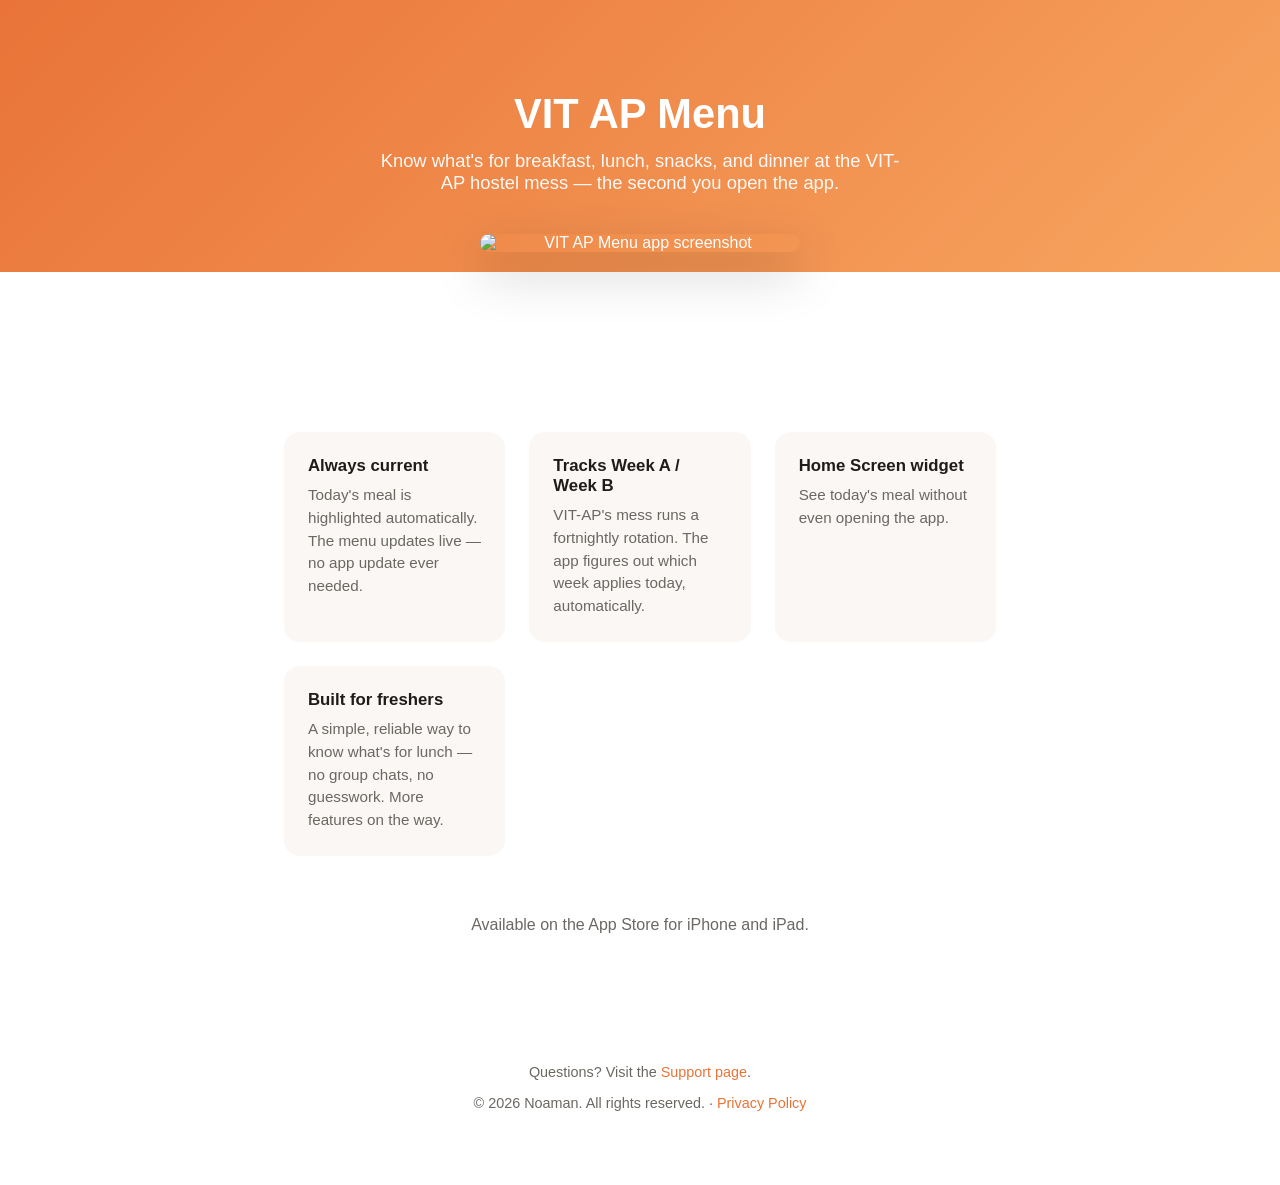
==== index.html @ 025e897a "Add files via upload" ====
<!DOCTYPE html>
<html lang="en">
<head>
<meta charset="UTF-8">
<meta name="viewport" content="width=device-width, initial-scale=1">
<title>VIT AP Menu</title>
<style>
  :root {
    --accent: #e97338;
    --accent2: #f7a560;
    --dark: #1e1c1a;
    --gray: #6b6763;
  }
  * { box-sizing: border-box; }
  body {
    margin: 0;
    font-family: -apple-system, BlinkMacSystemFont, "Segoe UI", Roboto, sans-serif;
    color: var(--dark);
    background: #fff;
  }
  header {
    background: linear-gradient(135deg, var(--accent), var(--accent2));
    color: #fff;
    padding: 90px 24px 100px;
    text-align: center;
  }
  header h1 { font-size: 2.6rem; margin: 0 0 12px; font-weight: 800; }
  header p { font-size: 1.15rem; opacity: 0.95; max-width: 540px; margin: 0 auto; }
  .hero-img {
    display: block;
    max-width: 320px;
    margin: 40px auto -80px;
    border-radius: 28px;
    box-shadow: 0 20px 50px rgba(0,0,0,0.25);
  }
  main { max-width: 760px; margin: 0 auto; padding: 120px 24px 60px; }
  .features {
    display: grid;
    grid-template-columns: repeat(auto-fit, minmax(220px, 1fr));
    gap: 24px;
    margin: 40px 0 60px;
  }
  .feature {
    background: #faf7f5;
    border-radius: 16px;
    padding: 24px;
  }
  .feature h3 { margin: 0 0 8px; font-size: 1.05rem; }
  .feature p { margin: 0; color: var(--gray); font-size: 0.95rem; line-height: 1.5; }
  footer {
    text-align: center;
    padding: 40px 24px 60px;
    color: var(--gray);
    font-size: 0.9rem;
  }
  footer a { color: var(--accent); text-decoration: none; }
  .cta {
    text-align: center;
    margin-top: 20px;
    color: var(--gray);
  }
</style>
</head>
<body>
  <header>
    <h1>VIT AP Menu</h1>
    <p>Know what's for breakfast, lunch, snacks, and dinner at the VIT-AP hostel mess — the second you open the app.</p>
    <img class="hero-img" src="assets/hero.png" alt="VIT AP Menu app screenshot">
  </header>

  <main>
    <div class="features">
      <div class="feature">
        <h3>Always current</h3>
        <p>Today's meal is highlighted automatically. The menu updates live — no app update ever needed.</p>
      </div>
      <div class="feature">
        <h3>Tracks Week A / Week B</h3>
        <p>VIT-AP's mess runs a fortnightly rotation. The app figures out which week applies today, automatically.</p>
      </div>
      <div class="feature">
        <h3>Home Screen widget</h3>
        <p>See today's meal without even opening the app.</p>
      </div>
      <div class="feature">
        <h3>Built for freshers</h3>
        <p>A simple, reliable way to know what's for lunch — no group chats, no guesswork. More features on the way.</p>
      </div>
    </div>
    <p class="cta">Available on the App Store for iPhone and iPad.</p>
  </main>

  <footer>
    <p>Questions? Visit the <a href="support.html">Support page</a>.</p>
    <p>© 2026 Noaman. All rights reserved. · <a href="privacy.html">Privacy Policy</a></p>
  </footer>
</body>
</html>
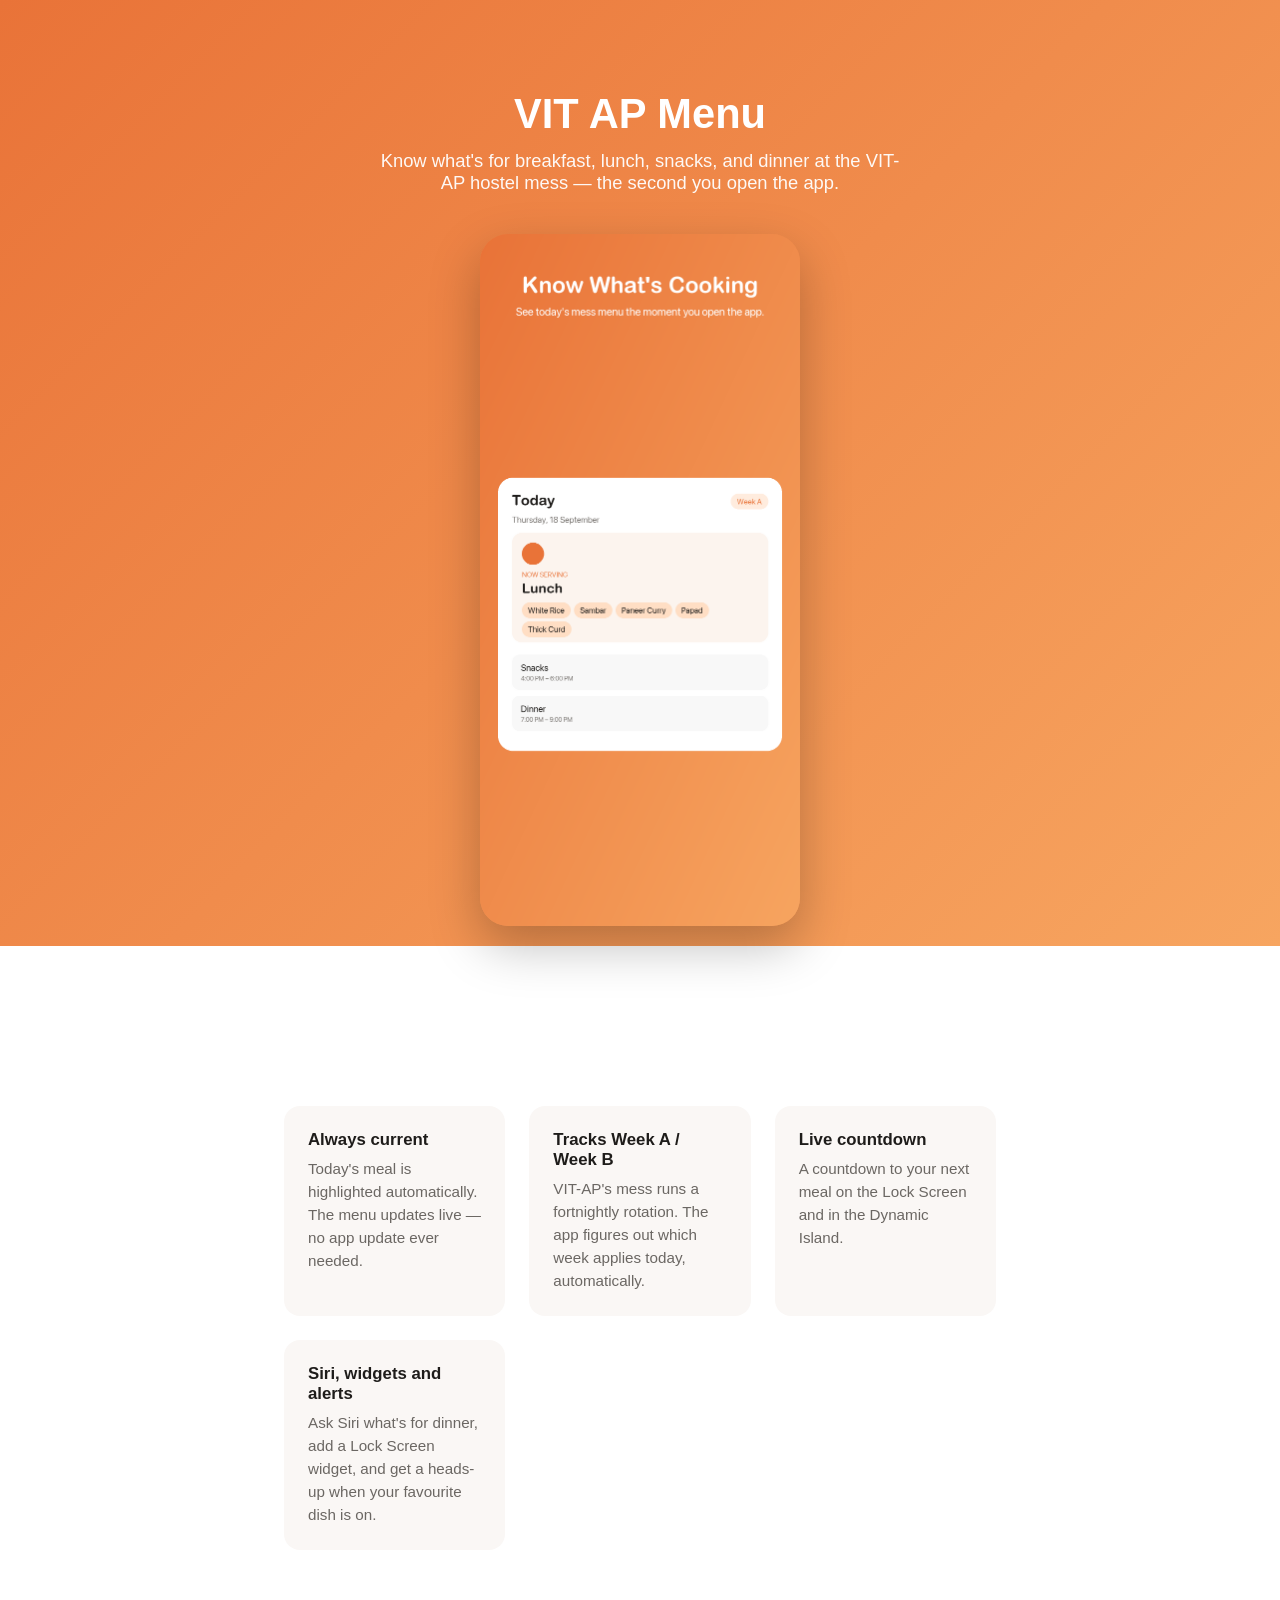
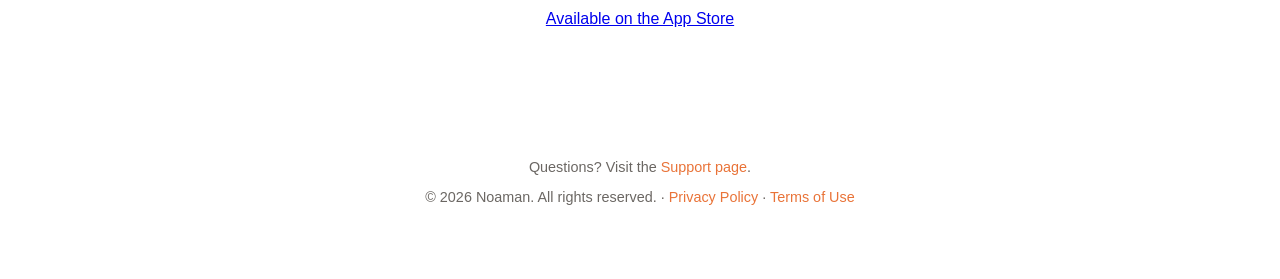
==== commit 2e44dd47: "Update privacy policy and support page, add terms of use" ====
--- a/index.html
+++ b/index.html
@@ -65,7 +65,7 @@
   <header>
     <h1>VIT AP Menu</h1>
     <p>Know what's for breakfast, lunch, snacks, and dinner at the VIT-AP hostel mess — the second you open the app.</p>
-    <img class="hero-img" src="assets/hero.png" alt="VIT AP Menu app screenshot">
+    <img class="hero-img" src="[data-uri]" alt="VIT AP Menu app screenshot">
   </header>
 
   <main>
@@ -79,20 +79,20 @@
         <p>VIT-AP's mess runs a fortnightly rotation. The app figures out which week applies today, automatically.</p>
       </div>
       <div class="feature">
-        <h3>Home Screen widget</h3>
-        <p>See today's meal without even opening the app.</p>
+        <h3>Live countdown</h3>
+        <p>A countdown to your next meal on the Lock Screen and in the Dynamic Island.</p>
       </div>
       <div class="feature">
-        <h3>Built for freshers</h3>
-        <p>A simple, reliable way to know what's for lunch — no group chats, no guesswork. More features on the way.</p>
+        <h3>Siri, widgets and alerts</h3>
+        <p>Ask Siri what's for dinner, add a Lock Screen widget, and get a heads-up when your favourite dish is on.</p>
       </div>
     </div>
-    <p class="cta">Available on the App Store for iPhone and iPad.</p>
+    <p class="cta"><a href="https://apps.apple.com/app/id6813175494">Available on the App Store</a></p>
   </main>
 
   <footer>
     <p>Questions? Visit the <a href="support.html">Support page</a>.</p>
-    <p>© 2026 Noaman. All rights reserved. · <a href="privacy.html">Privacy Policy</a></p>
+    <p>© 2026 Noaman. All rights reserved. · <a href="privacy.html">Privacy Policy</a> · <a href="terms.html">Terms of Use</a></p>
   </footer>
 </body>
 </html>
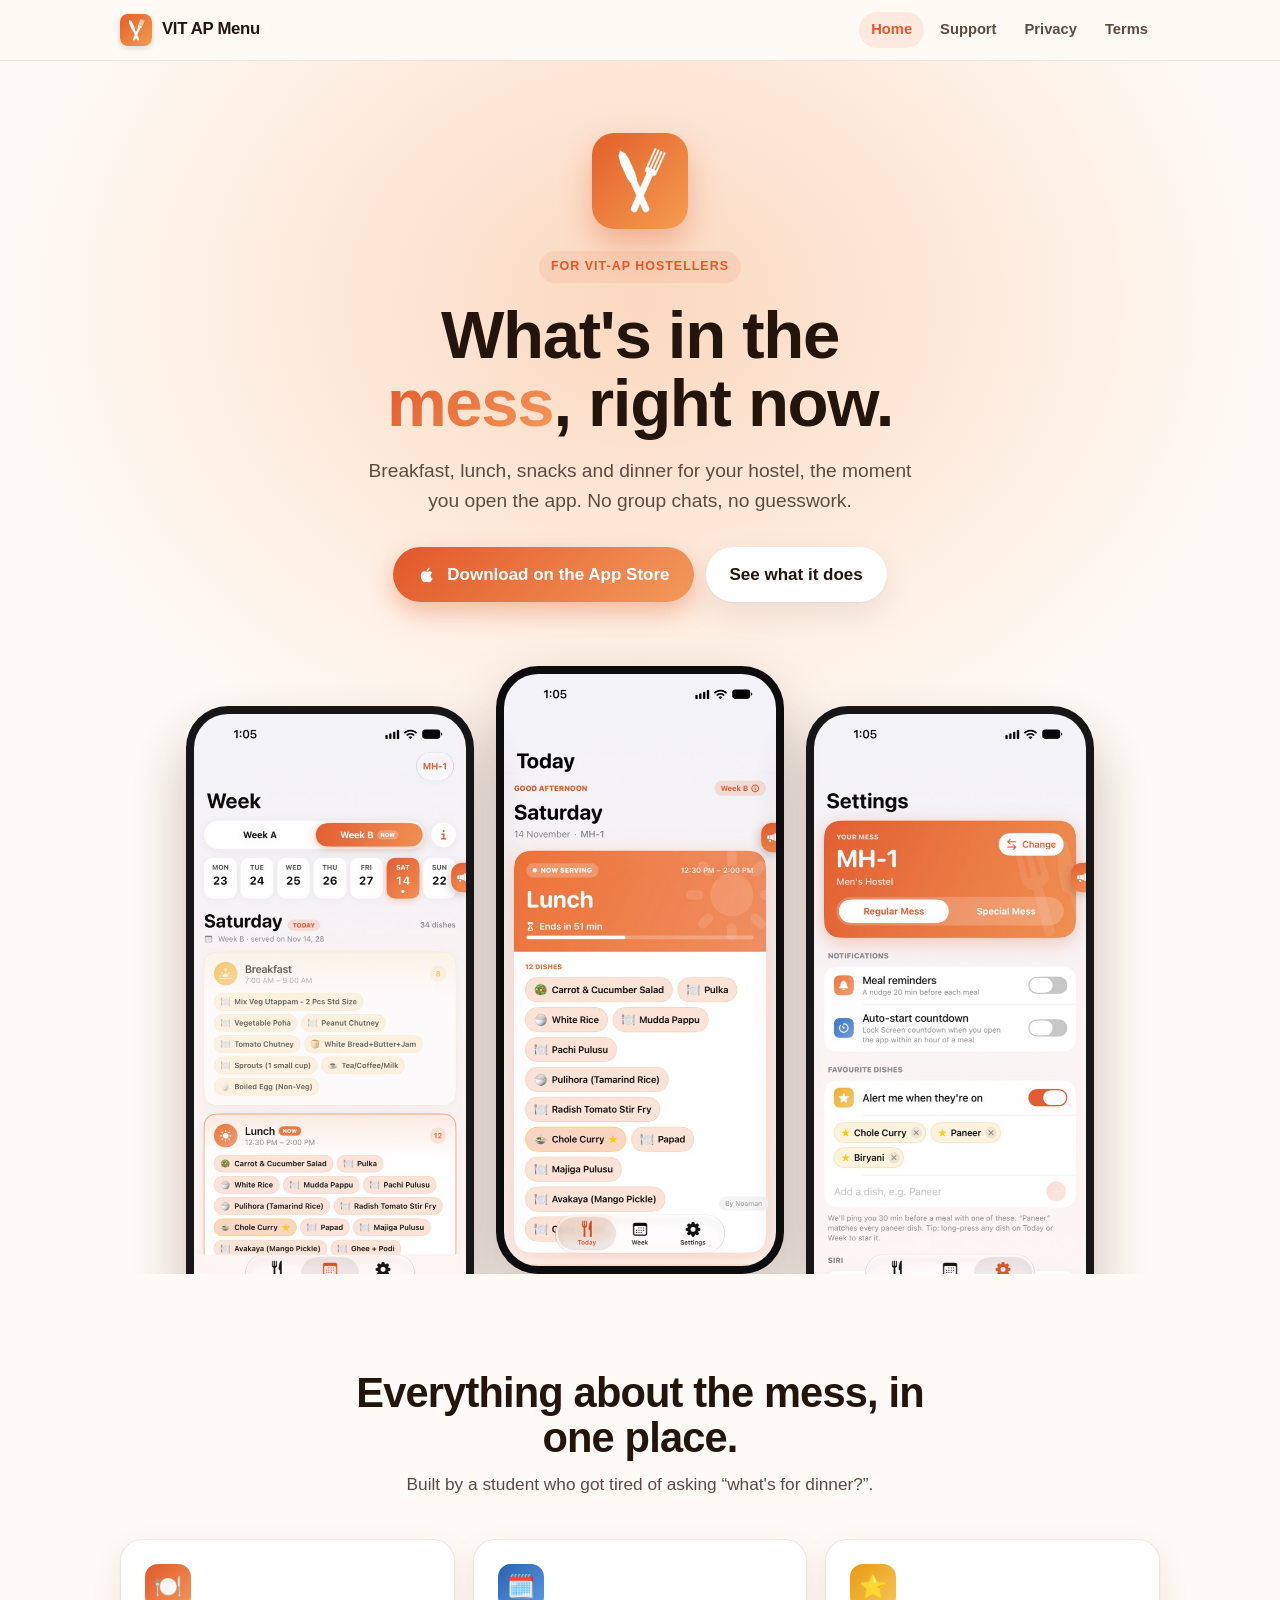
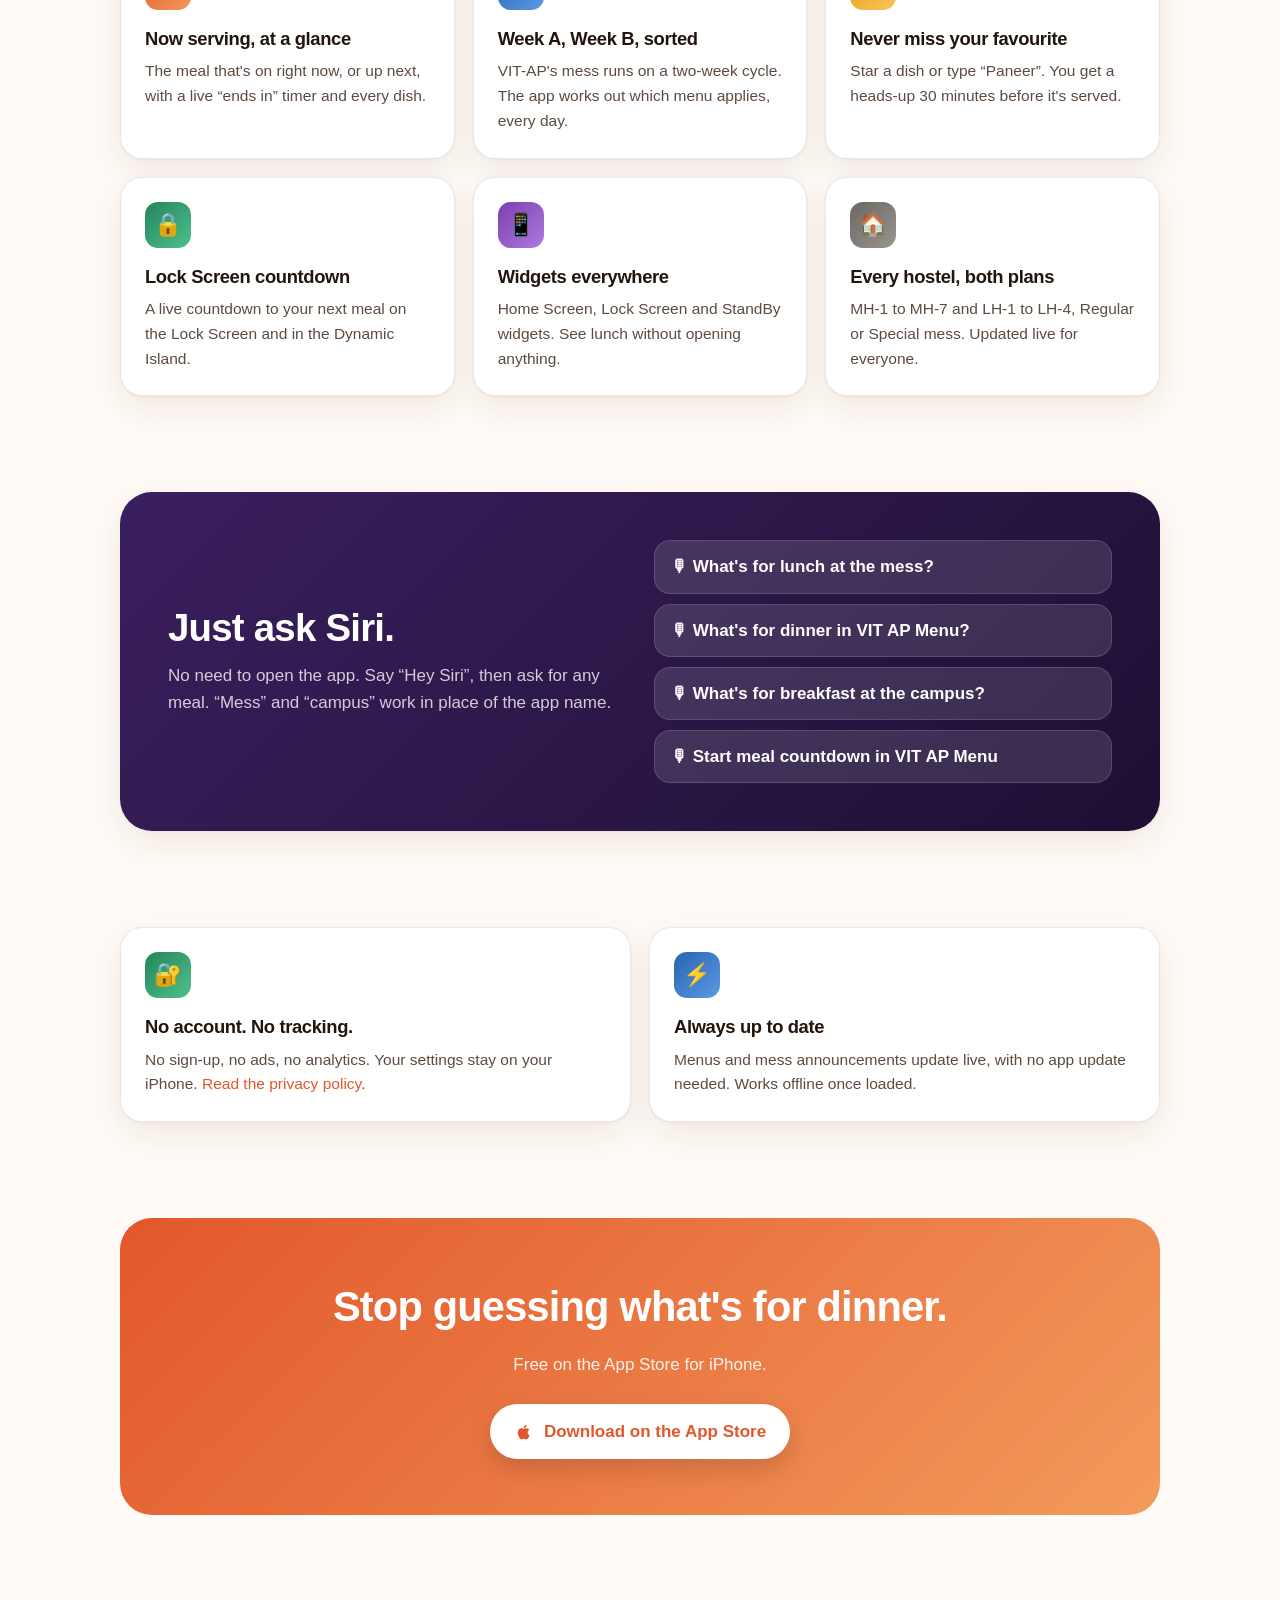
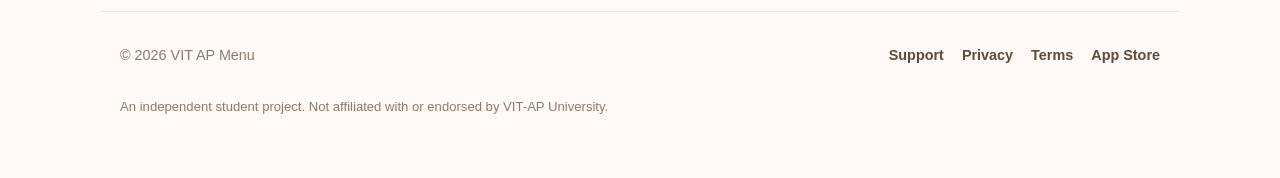
==== commit 15c9fb94: "Redesign website pages" ====
--- a/index.html
+++ b/index.html
@@ -3,96 +3,72 @@
 <head>
 <meta charset="UTF-8">
 <meta name="viewport" content="width=device-width, initial-scale=1">
-<title>VIT AP Menu</title>
-<style>
-  :root {
-    --accent: #e97338;
-    --accent2: #f7a560;
-    --dark: #1e1c1a;
-    --gray: #6b6763;
-  }
-  * { box-sizing: border-box; }
-  body {
-    margin: 0;
-    font-family: -apple-system, BlinkMacSystemFont, "Segoe UI", Roboto, sans-serif;
-    color: var(--dark);
-    background: #fff;
-  }
-  header {
-    background: linear-gradient(135deg, var(--accent), var(--accent2));
-    color: #fff;
-    padding: 90px 24px 100px;
-    text-align: center;
-  }
-  header h1 { font-size: 2.6rem; margin: 0 0 12px; font-weight: 800; }
-  header p { font-size: 1.15rem; opacity: 0.95; max-width: 540px; margin: 0 auto; }
-  .hero-img {
-    display: block;
-    max-width: 320px;
-    margin: 40px auto -80px;
-    border-radius: 28px;
-    box-shadow: 0 20px 50px rgba(0,0,0,0.25);
-  }
-  main { max-width: 760px; margin: 0 auto; padding: 120px 24px 60px; }
-  .features {
-    display: grid;
-    grid-template-columns: repeat(auto-fit, minmax(220px, 1fr));
-    gap: 24px;
-    margin: 40px 0 60px;
-  }
-  .feature {
-    background: #faf7f5;
-    border-radius: 16px;
-    padding: 24px;
-  }
-  .feature h3 { margin: 0 0 8px; font-size: 1.05rem; }
-  .feature p { margin: 0; color: var(--gray); font-size: 0.95rem; line-height: 1.5; }
-  footer {
-    text-align: center;
-    padding: 40px 24px 60px;
-    color: var(--gray);
-    font-size: 0.9rem;
-  }
-  footer a { color: var(--accent); text-decoration: none; }
-  .cta {
-    text-align: center;
-    margin-top: 20px;
-    color: var(--gray);
-  }
-</style>
+<title>VIT AP Menu — What's in the mess, right now</title>
+<meta name="description" content="See what the VIT-AP hostel mess is serving: today's menu, Week A/B, Siri, widgets and favourite dish alerts.">
+<meta name="theme-color" content="#e2572b">
+<link rel="icon" href="assets/icon.png">
+<link rel="apple-touch-icon" href="assets/icon.png">
+<meta property="og:title" content="VIT AP Menu — What's in the mess, right now">
+<meta property="og:description" content="See what the VIT-AP hostel mess is serving: today's menu, Week A/B, Siri, widgets and favourite dish alerts.">
+<meta property="og:image" content="assets/icon.png">
+<link rel="stylesheet" href="assets/site.css">
 </head>
 <body>
-  <header>
-    <h1>VIT AP Menu</h1>
-    <p>Know what's for breakfast, lunch, snacks, and dinner at the VIT-AP hostel mess — the second you open the app.</p>
-    <img class="hero-img" src="[data-uri]" alt="VIT AP Menu app screenshot">
-  </header>
+<nav class="nav"><div class="nav-inner">
+  <a class="brand" href="index.html"><img src="assets/icon.png" alt=""><span>VIT AP Menu</span></a>
+  <div class="nav-links"><a href="index.html" aria-current="page">Home</a><a href="support.html">Support</a><a href="privacy.html">Privacy</a><a href="terms.html">Terms</a></div>
+</div></nav>
+<header class="hero">
+  <img class="app-icon" src="assets/icon.png" alt="VIT AP Menu app icon">
+  <span class="eyebrow">For VIT-AP hostellers</span>
+  <h1>What's in the <em>mess</em>, right now.</h1>
+  <p class="lede">Breakfast, lunch, snacks and dinner for your hostel, the moment you open the app. No group chats, no guesswork.</p>
+  <div class="hero-actions">
+    <a class="btn" href="https://apps.apple.com/app/id6813175494"><svg viewBox="0 0 24 24" fill="currentColor" aria-hidden="true"><path d="M16.37 12.6c-.02-2.2 1.8-3.26 1.88-3.31-1.02-1.5-2.62-1.7-3.19-1.72-1.36-.14-2.65.8-3.34.8-.69 0-1.75-.78-2.88-.76-1.48.02-2.85.86-3.61 2.19-1.54 2.67-.39 6.63 1.11 8.8.73 1.06 1.6 2.25 2.75 2.21 1.1-.04 1.52-.71 2.85-.71 1.33 0 1.71.71 2.88.69 1.19-.02 1.94-1.08 2.67-2.14.84-1.23 1.19-2.42 1.21-2.48-.03-.01-2.32-.89-2.33-3.57zM14.18 6.13c.61-.74 1.02-1.76.91-2.78-.88.04-1.94.59-2.57 1.32-.56.65-1.06 1.69-.93 2.69.98.08 1.98-.5 2.59-1.23z"/></svg> Download on the App Store</a>
+    <a class="btn btn-ghost" href="#features">See what it does</a>
+  </div>
+  <div class="phones">
+    <div class="phone side"><img src="assets/02-week.jpg" alt="Week view with Week A and Week B" loading="lazy"></div>
+    <div class="phone"><img src="assets/01-today.jpg" alt="Today view showing lunch being served"></div>
+    <div class="phone side"><img src="assets/03-settings.jpg" alt="Settings with favourite dishes" loading="lazy"></div>
+  </div>
+</header>
 
-  <main>
-    <div class="features">
-      <div class="feature">
-        <h3>Always current</h3>
-        <p>Today's meal is highlighted automatically. The menu updates live — no app update ever needed.</p>
-      </div>
-      <div class="feature">
-        <h3>Tracks Week A / Week B</h3>
-        <p>VIT-AP's mess runs a fortnightly rotation. The app figures out which week applies today, automatically.</p>
-      </div>
-      <div class="feature">
-        <h3>Live countdown</h3>
-        <p>A countdown to your next meal on the Lock Screen and in the Dynamic Island.</p>
-      </div>
-      <div class="feature">
-        <h3>Siri, widgets and alerts</h3>
-        <p>Ask Siri what's for dinner, add a Lock Screen widget, and get a heads-up when your favourite dish is on.</p>
-      </div>
+<section class="section" id="features">
+  <div class="section-head"><h2>Everything about the mess, in one place.</h2><p>Built by a student who got tired of asking “what's for dinner?”.</p></div>
+  <div class="grid"><div class="card"><div class="tile t-orange">🍽️</div><h3>Now serving, at a glance</h3><p>The meal that's on right now, or up next, with a live “ends in” timer and every dish.</p></div><div class="card"><div class="tile t-blue">🗓️</div><h3>Week A, Week B, sorted</h3><p>VIT-AP's mess runs on a two-week cycle. The app works out which menu applies, every day.</p></div><div class="card"><div class="tile t-amber">⭐</div><h3>Never miss your favourite</h3><p>Star a dish or type “Paneer”. You get a heads-up 30 minutes before it's served.</p></div><div class="card"><div class="tile t-green">🔒</div><h3>Lock Screen countdown</h3><p>A live countdown to your next meal on the Lock Screen and in the Dynamic Island.</p></div><div class="card"><div class="tile t-purple">📱</div><h3>Widgets everywhere</h3><p>Home Screen, Lock Screen and StandBy widgets. See lunch without opening anything.</p></div><div class="card"><div class="tile t-gray">🏠</div><h3>Every hostel, both plans</h3><p>MH-1 to MH-7 and LH-1 to LH-4, Regular or Special mess. Updated live for everyone.</p></div></div>
+</section>
+
+<section class="section">
+  <div class="siri">
+    <div><h2>Just ask Siri.</h2><p>No need to open the app. Say “Hey Siri”, then ask for any meal. “Mess” and “campus” work in place of the app name.</p></div>
+    <div class="bubbles">
+      <div class="bubble">What's for lunch at the mess?</div>
+      <div class="bubble">What's for dinner in VIT AP Menu?</div>
+      <div class="bubble">What's for breakfast at the campus?</div>
+      <div class="bubble">Start meal countdown in VIT AP Menu</div>
     </div>
-    <p class="cta"><a href="https://apps.apple.com/app/id6813175494">Available on the App Store</a></p>
-  </main>
+  </div>
+</section>
 
-  <footer>
-    <p>Questions? Visit the <a href="support.html">Support page</a>.</p>
-    <p>© 2026 Noaman. All rights reserved. · <a href="privacy.html">Privacy Policy</a> · <a href="terms.html">Terms of Use</a></p>
-  </footer>
+<section class="section">
+  <div class="grid">
+    <div class="card"><div class="tile t-green">🔐</div><h3>No account. No tracking.</h3><p>No sign-up, no ads, no analytics. Your settings stay on your iPhone. <a href="privacy.html">Read the privacy policy</a>.</p></div>
+    <div class="card"><div class="tile t-blue">⚡</div><h3>Always up to date</h3><p>Menus and mess announcements update live, with no app update needed. Works offline once loaded.</p></div>
+  </div>
+</section>
+
+<section class="section">
+  <div class="cta-band">
+    <h2>Stop guessing what's for dinner.</h2>
+    <p>Free on the App Store for iPhone.</p>
+    <a class="btn" href="https://apps.apple.com/app/id6813175494"><svg viewBox="0 0 24 24" fill="currentColor" aria-hidden="true"><path d="M16.37 12.6c-.02-2.2 1.8-3.26 1.88-3.31-1.02-1.5-2.62-1.7-3.19-1.72-1.36-.14-2.65.8-3.34.8-.69 0-1.75-.78-2.88-.76-1.48.02-2.85.86-3.61 2.19-1.54 2.67-.39 6.63 1.11 8.8.73 1.06 1.6 2.25 2.75 2.21 1.1-.04 1.52-.71 2.85-.71 1.33 0 1.71.71 2.88.69 1.19-.02 1.94-1.08 2.67-2.14.84-1.23 1.19-2.42 1.21-2.48-.03-.01-2.32-.89-2.33-3.57zM14.18 6.13c.61-.74 1.02-1.76.91-2.78-.88.04-1.94.59-2.57 1.32-.56.65-1.06 1.69-.93 2.69.98.08 1.98-.5 2.59-1.23z"/></svg> Download on the App Store</a>
+  </div>
+</section>
+<footer>
+  <span>© 2026 VIT AP Menu</span>
+  <div class="links"><a href="support.html">Support</a><a href="privacy.html">Privacy</a><a href="terms.html">Terms</a><a href="https://apps.apple.com/app/id6813175494">App Store</a></div>
+  <p class="disclaimer">An independent student project. Not affiliated with or endorsed by VIT-AP University.</p>
+</footer>
 </body>
 </html>
--- a/assets/site.css
+++ b/assets/site.css
@@ -0,0 +1,199 @@
+:root {
+  --bg: #fffaf5;
+  --bg-2: #fdf1e7;
+  --card: #ffffff;
+  --ink: #23140c;
+  --ink-2: #5e4a3f;
+  --ink-3: #8d7a6f;
+  --line: rgba(60, 30, 15, 0.10);
+  --accent: #e2572b;
+  --accent-2: #f39a5b;
+  --accent-soft: rgba(226, 87, 43, 0.10);
+  --amber: #f2ad25;
+  --purple: #8a4dbb;
+  --blue: #3374c7;
+  --green: #2e9a6b;
+  --shadow: 0 1px 2px rgba(60, 30, 15, 0.05), 0 12px 32px rgba(60, 30, 15, 0.08);
+  --radius: 22px;
+  color-scheme: light dark;
+}
+@media (prefers-color-scheme: dark) {
+  :root {
+    --bg: #150d09;
+    --bg-2: #1e130d;
+    --card: #23170f;
+    --ink: #fbefe6;
+    --ink-2: #d2bfb3;
+    --ink-3: #a08d81;
+    --line: rgba(255, 230, 210, 0.10);
+    --accent: #ff7a45;
+    --accent-2: #ffab6e;
+    --accent-soft: rgba(255, 122, 69, 0.14);
+    --shadow: 0 1px 2px rgba(0, 0, 0, 0.3), 0 16px 36px rgba(0, 0, 0, 0.35);
+  }
+}
+
+* { box-sizing: border-box; }
+html { scroll-behavior: smooth; }
+body {
+  margin: 0;
+  background: var(--bg);
+  color: var(--ink);
+  font: 17px/1.6 -apple-system, BlinkMacSystemFont, "SF Pro Text", "Segoe UI", Roboto, sans-serif;
+  -webkit-font-smoothing: antialiased;
+}
+h1, h2, h3, .brand { font-family: ui-rounded, "SF Pro Rounded", -apple-system, "Segoe UI", sans-serif; letter-spacing: -0.02em; }
+a { color: var(--accent); text-decoration: none; }
+a:hover { text-decoration: underline; }
+img { max-width: 100%; display: block; }
+
+/* Nav */
+.nav {
+  position: sticky; top: 0; z-index: 10;
+  backdrop-filter: saturate(180%) blur(18px);
+  -webkit-backdrop-filter: saturate(180%) blur(18px);
+  background: color-mix(in srgb, var(--bg) 78%, transparent);
+  border-bottom: 1px solid var(--line);
+}
+.nav-inner { max-width: 1080px; margin: 0 auto; padding: 12px 20px; display: flex; align-items: center; gap: 12px; }
+.brand { display: flex; align-items: center; gap: 10px; font-weight: 800; font-size: 1.05rem; color: var(--ink); }
+.brand:hover { text-decoration: none; }
+.brand img { width: 32px; height: 32px; border-radius: 8px; box-shadow: 0 2px 6px rgba(0,0,0,.15); }
+.nav-links { margin-left: auto; display: flex; gap: 4px; flex-wrap: wrap; }
+.nav-links a { color: var(--ink-2); font-size: 0.92rem; font-weight: 600; padding: 6px 12px; border-radius: 999px; }
+.nav-links a:hover, .nav-links a[aria-current] { background: var(--accent-soft); color: var(--accent); text-decoration: none; }
+
+/* Buttons */
+.btn {
+  display: inline-flex; align-items: center; gap: 10px;
+  padding: 14px 24px; border-radius: 999px; font-weight: 700;
+  background: linear-gradient(135deg, var(--accent), var(--accent-2)); color: #fff;
+  box-shadow: 0 10px 24px rgba(226, 87, 43, 0.35);
+  transition: transform .15s ease, box-shadow .15s ease;
+}
+.btn:hover { text-decoration: none; transform: translateY(-2px); box-shadow: 0 14px 30px rgba(226, 87, 43, 0.42); }
+.btn svg { width: 20px; height: 20px; }
+.btn-ghost { background: var(--card); color: var(--ink); box-shadow: var(--shadow); }
+.btn-ghost:hover { box-shadow: var(--shadow); }
+
+/* Home hero */
+.hero { position: relative; overflow: hidden; padding: 72px 20px 0; text-align: center; }
+.hero::before {
+  content: ""; position: absolute; inset: -40% -20% auto; height: 120%;
+  background: radial-gradient(closest-side, rgba(243, 154, 91, 0.35), transparent 70%);
+  pointer-events: none;
+}
+.hero > * { position: relative; }
+.app-icon { width: 96px; height: 96px; border-radius: 22px; margin: 0 auto 22px; box-shadow: 0 14px 30px rgba(226, 87, 43, 0.35); }
+.eyebrow { display: inline-block; font-size: 0.78rem; font-weight: 800; letter-spacing: 0.08em; text-transform: uppercase; color: var(--accent); background: var(--accent-soft); padding: 6px 12px; border-radius: 999px; margin-bottom: 18px; }
+.hero h1 { font-size: clamp(2.4rem, 6vw, 4.2rem); line-height: 1.02; margin: 0 auto 18px; max-width: 14ch; font-weight: 900; }
+.hero h1 em { font-style: normal; background: linear-gradient(135deg, var(--accent), var(--accent-2)); -webkit-background-clip: text; background-clip: text; color: transparent; }
+.hero .lede { font-size: 1.2rem; color: var(--ink-2); max-width: 34rem; margin: 0 auto 30px; }
+.hero-actions { display: flex; gap: 12px; justify-content: center; flex-wrap: wrap; }
+
+.phones { display: flex; justify-content: center; align-items: flex-end; gap: 22px; margin: 64px auto 0; max-width: 980px; padding: 0 10px; }
+.phone {
+  width: 30%; max-width: 290px; border-radius: 42px; padding: 8px;
+  background: #0d0d0f; box-shadow: 0 30px 60px rgba(60, 30, 15, 0.28);
+}
+.phone img { border-radius: 34px; }
+.phone.side { transform: translateY(40px); opacity: .96; }
+
+/* Sections */
+.section { max-width: 1080px; margin: 0 auto; padding: 96px 20px 0; }
+.section-head { text-align: center; max-width: 40rem; margin: 0 auto 40px; }
+.section-head h2 { font-size: clamp(1.8rem, 4vw, 2.6rem); margin: 0 0 10px; line-height: 1.1; }
+.section-head p { color: var(--ink-2); margin: 0; font-size: 1.08rem; }
+
+.grid { display: grid; gap: 18px; grid-template-columns: repeat(auto-fit, minmax(300px, 1fr)); }
+.card { background: var(--card); border: 1px solid var(--line); border-radius: var(--radius); padding: 24px; box-shadow: var(--shadow); }
+.card h3 { margin: 14px 0 6px; font-size: 1.15rem; }
+.card p { margin: 0; color: var(--ink-2); font-size: 0.97rem; }
+.tile { width: 46px; height: 46px; border-radius: 13px; display: grid; place-items: center; font-size: 1.4rem; color: #fff; }
+.t-orange { background: linear-gradient(135deg, #e2572b, #f39a5b); }
+.t-amber { background: linear-gradient(135deg, #e89a12, #f7c75a); }
+.t-purple { background: linear-gradient(135deg, #7a3fb0, #b07ae0); }
+.t-blue { background: linear-gradient(135deg, #2a63b0, #5b9ae6); }
+.t-green { background: linear-gradient(135deg, #24855b, #4fc08d); }
+.t-gray { background: linear-gradient(135deg, #6b6763, #9a948f); }
+
+.siri { display: grid; gap: 28px; grid-template-columns: 1fr 1fr; align-items: center; background: linear-gradient(135deg, #3a1f5e, #1d1033); color: #fff; border-radius: 32px; padding: 48px; box-shadow: var(--shadow); }
+.siri h2 { font-size: clamp(1.8rem, 4vw, 2.4rem); margin: 0 0 12px; line-height: 1.1; }
+.siri p { color: rgba(255,255,255,.78); margin: 0; }
+.bubbles { display: grid; gap: 10px; }
+.bubble { background: rgba(255,255,255,.12); border: 1px solid rgba(255,255,255,.14); padding: 12px 16px; border-radius: 16px; font-weight: 600; }
+.bubble::before { content: "🎙 "; }
+
+.cta-band { text-align: center; background: linear-gradient(135deg, var(--accent), var(--accent-2)); color: #fff; border-radius: 32px; padding: 56px 24px; }
+.cta-band h2 { font-size: clamp(1.8rem, 4vw, 2.6rem); margin: 0 0 10px; }
+.cta-band p { margin: 0 0 26px; color: rgba(255,255,255,.9); }
+.cta-band .btn { background: #fff; color: var(--accent); box-shadow: 0 10px 24px rgba(0,0,0,.15); }
+
+/* Doc pages (privacy, terms, support) */
+.doc-hero { max-width: 1080px; margin: 0 auto; padding: 64px 20px 28px; }
+.doc-hero h1 { font-size: clamp(2.2rem, 5vw, 3.4rem); margin: 0 0 8px; font-weight: 900; line-height: 1.05; }
+.doc-hero .meta { color: var(--ink-3); font-weight: 600; font-size: 0.95rem; }
+.doc { max-width: 1080px; margin: 0 auto; padding: 0 20px; display: grid; grid-template-columns: 240px 1fr; gap: 40px; align-items: start; }
+.toc { position: sticky; top: 84px; font-size: 0.9rem; }
+.toc p { font-size: 0.75rem; font-weight: 800; letter-spacing: .08em; text-transform: uppercase; color: var(--ink-3); margin: 0 0 10px; }
+.toc a { display: block; color: var(--ink-2); padding: 6px 10px; border-radius: 10px; border-left: 2px solid var(--line); }
+.toc a:hover { background: var(--accent-soft); color: var(--accent); text-decoration: none; border-left-color: var(--accent); }
+.doc-body { min-width: 0; }
+.summary { background: linear-gradient(135deg, var(--accent-soft), transparent); border: 1px solid var(--line); border-radius: var(--radius); padding: 22px 24px; margin-bottom: 26px; }
+.summary h2 { margin: 0 0 12px; font-size: 1.15rem; }
+.checks { list-style: none; padding: 0; margin: 0; display: grid; gap: 8px; }
+.checks li { padding-left: 30px; position: relative; color: var(--ink-2); }
+.checks li::before { content: "✓"; position: absolute; left: 0; top: 0; width: 20px; height: 20px; border-radius: 50%; background: var(--green); color: #fff; font-size: .75rem; font-weight: 800; display: grid; place-items: center; margin-top: 3px; }
+.checks.no li::before { content: "✕"; background: var(--accent); }
+.doc-section { background: var(--card); border: 1px solid var(--line); border-radius: var(--radius); padding: 26px 28px; margin-bottom: 16px; box-shadow: var(--shadow); scroll-margin-top: 84px; }
+.doc-section h2 { display: flex; gap: 12px; align-items: center; font-size: 1.25rem; margin: 0 0 12px; }
+.num { flex: none; width: 30px; height: 30px; border-radius: 9px; background: var(--accent-soft); color: var(--accent); display: grid; place-items: center; font-size: .9rem; font-weight: 800; }
+.doc-section p, .doc-section li { color: var(--ink-2); }
+.doc-section p:last-child, .doc-section ul:last-child { margin-bottom: 0; }
+.doc-section ul { padding-left: 20px; }
+.doc-section li { margin: 4px 0; }
+.callout { border-radius: 16px; padding: 14px 16px; background: rgba(242, 173, 37, 0.14); border: 1px solid rgba(242, 173, 37, 0.35); color: var(--ink); }
+.data-table { width: 100%; border-collapse: collapse; font-size: .95rem; margin: 6px 0 12px; }
+.data-table th, .data-table td { text-align: left; padding: 10px 12px; border-bottom: 1px solid var(--line); vertical-align: top; }
+.data-table th { color: var(--ink-3); font-size: .78rem; text-transform: uppercase; letter-spacing: .06em; }
+.pill { display: inline-block; font-size: .78rem; font-weight: 700; padding: 2px 10px; border-radius: 999px; white-space: nowrap; }
+.pill.device { background: rgba(46, 154, 107, .14); color: var(--green); }
+.pill.sent { background: rgba(51, 116, 199, .14); color: var(--blue); }
+
+/* Support */
+.contact { display: flex; gap: 18px; align-items: center; flex-wrap: wrap; }
+.contact .tile { width: 56px; height: 56px; font-size: 1.6rem; }
+.contact > div:not(.tile) { flex: 1; min-width: 200px; }
+.contact .tile { flex: none; }
+.contact h2 { margin: 0 0 4px; font-size: 1.3rem; }
+.contact p { margin: 0; color: var(--ink-2); }
+details { background: var(--card); border: 1px solid var(--line); border-radius: 18px; margin-bottom: 12px; box-shadow: var(--shadow); overflow: hidden; }
+summary { cursor: pointer; list-style: none; padding: 18px 56px 18px 22px; font-weight: 700; position: relative; }
+summary::-webkit-details-marker { display: none; }
+summary::after { content: "+"; position: absolute; right: 20px; top: 50%; transform: translateY(-50%); width: 26px; height: 26px; border-radius: 50%; background: var(--accent-soft); color: var(--accent); display: grid; place-items: center; font-weight: 800; transition: transform .2s; }
+details[open] summary::after { content: "–"; }
+details > div { padding: 0 22px 20px; color: var(--ink-2); }
+details > div p { margin: 0 0 8px; }
+.kbd { display: inline-block; font-size: .85rem; font-weight: 700; padding: 1px 8px; border-radius: 7px; background: var(--bg-2); border: 1px solid var(--line); color: var(--ink); }
+
+/* Footer */
+footer { max-width: 1080px; margin: 96px auto 0; padding: 32px 20px 48px; border-top: 1px solid var(--line); display: flex; gap: 16px; flex-wrap: wrap; align-items: center; color: var(--ink-3); font-size: 0.9rem; }
+footer .links { margin-left: auto; display: flex; gap: 18px; flex-wrap: wrap; }
+footer a { color: var(--ink-2); font-weight: 600; }
+.disclaimer { width: 100%; font-size: .82rem; }
+
+@media (max-width: 820px) {
+  .doc { grid-template-columns: 1fr; }
+  .toc { position: static; display: none; }
+  .siri { grid-template-columns: 1fr; padding: 32px 24px; }
+  .phone { border-radius: 30px; padding: 6px; }
+  .phone img { border-radius: 25px; }
+  .phones { gap: 12px; }
+  .doc-section { padding: 22px 20px; }
+  .nav-links a { padding: 6px 9px; }
+}
+@media (max-width: 520px) {
+  .phone.side { display: none; }
+  .phone { width: 70%; }
+  .brand span { display: none; }
+}
